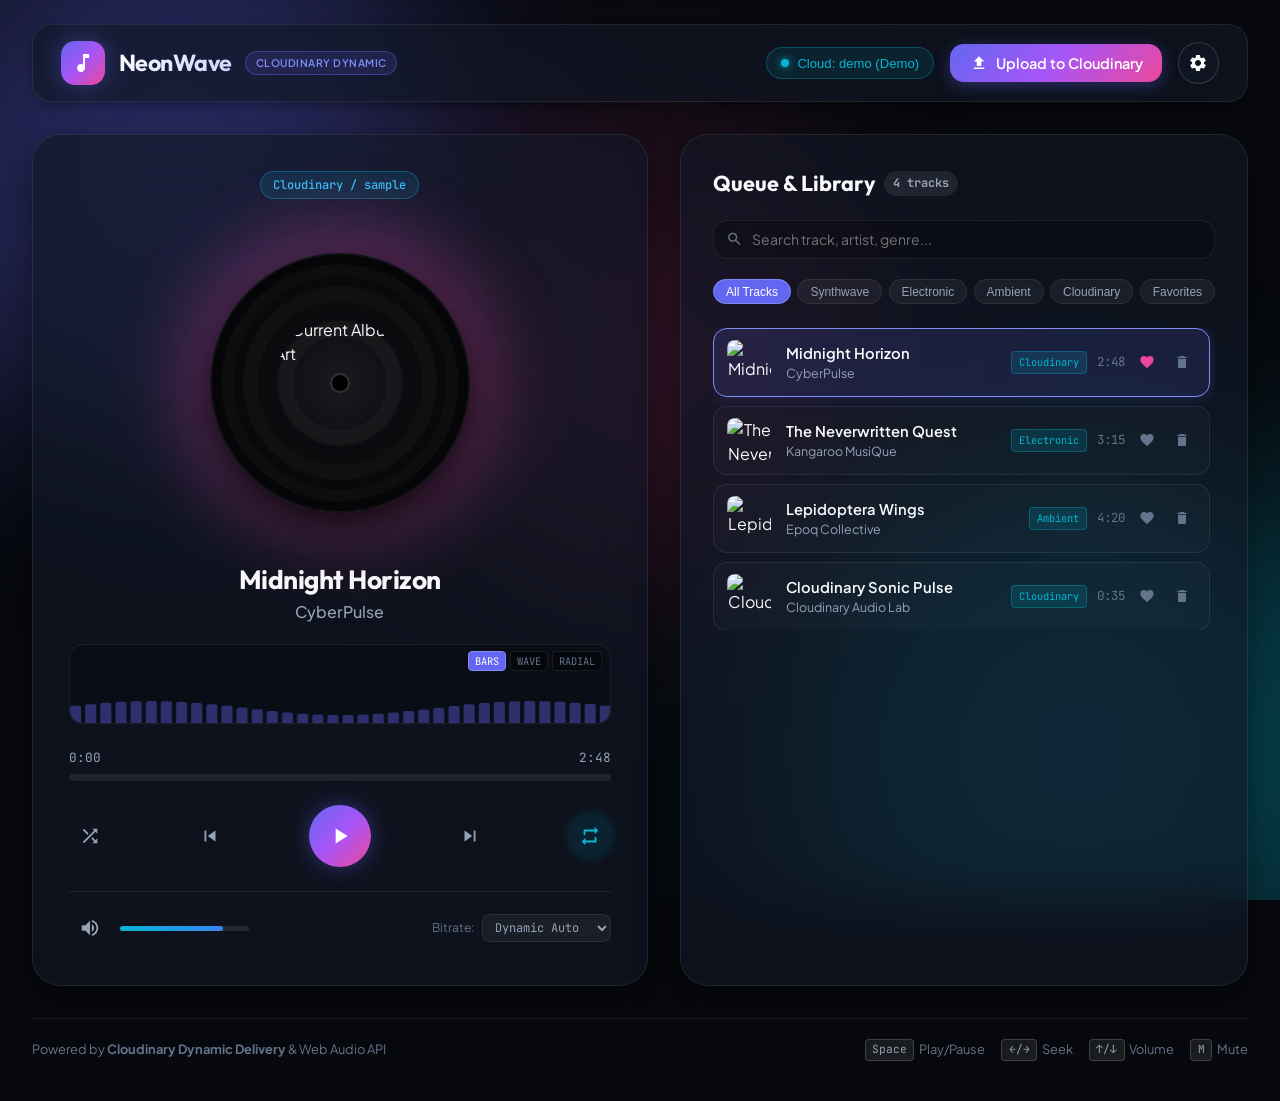
==== index.html @ cc64b390 "Initial commit: NeonWave Dynamic Cloudinary Music Player with real-time visualizer" ====
<!DOCTYPE html>
<html lang="en">
<head>
  <meta charset="UTF-8">
  <meta name="viewport" content="width=device-width, initial-scale=1.0">
  <title>NeonWave - Dynamic Cloudinary Music Player</title>
  <meta name="description" content="A state-of-the-art dynamic music player powered by Cloudinary audio transformations, real-time audio visualizer, and direct media uploads.">
  
  <!-- Google Fonts -->
  <link rel="preconnect" href="https://fonts.googleapis.com">
  <link rel="preconnect" href="https://fonts.gstatic.com" crossorigin>
  <link href="https://fonts.googleapis.com/css2?family=JetBrains+Mono:wght@400;500;600&family=Outfit:wght@400;500;600;700;800&family=Plus+Jakarta+Sans:wght@400;500;600;700&display=swap" rel="stylesheet">

  <!-- Core Stylesheet -->
  <link rel="stylesheet" href="css/style.css">
</head>
<body>

  <!-- Ambient Glowing Background Spheres -->
  <div class="ambient-bg" aria-hidden="true">
    <div class="ambient-orb orb-1"></div>
    <div class="ambient-orb orb-2"></div>
    <div class="ambient-orb orb-3"></div>
  </div>

  <!-- Main App Shell -->
  <div class="app-container">
    
    <!-- Top Navigation Header -->
    <header class="app-header">
      <div class="brand-container">
        <div class="brand-icon-wrapper">
          <svg viewBox="0 0 24 24">
            <path d="M12 3v10.55c-.59-.34-1.27-.55-2-.55-2.21 0-4 1.79-4 4s1.79 4 4 4 4-1.79 4-4V7h4V3h-6z"/>
          </svg>
        </div>
        <div>
          <h1 class="brand-title">NeonWave</h1>
        </div>
        <span class="brand-badge">Cloudinary Dynamic</span>
      </div>

      <div class="header-actions">
        <!-- Cloudinary Connection Status Pill -->
        <button id="cloudStatusPill" class="cloudinary-status-pill" title="Configure Cloudinary Cloud & Preset">
          <span class="status-indicator-dot"></span>
          <span id="cloudStatusText">Cloud: demo (Demo)</span>
        </button>

        <!-- Upload Button -->
        <button id="openUploadBtn" class="btn btn-primary">
          <svg width="18" height="18" viewBox="0 0 24 24" fill="currentColor">
            <path d="M9 16h6v-6h4l-7-7-7 7h4zm-4 2h14v2H5z"/>
          </svg>
          Upload to Cloudinary
        </button>

        <!-- Settings Gear Button -->
        <button id="openSettingsBtn" class="btn btn-secondary btn-icon-only" title="Cloudinary Settings">
          <svg width="20" height="20" viewBox="0 0 24 24" fill="currentColor">
            <path d="M19.14 12.94c.04-.3.06-.61.06-.94 0-.32-.02-.64-.07-.94l2.03-1.58c.18-.14.23-.41.12-.61l-1.92-3.32c-.12-.22-.37-.29-.59-.22l-2.39.96c-.5-.38-1.03-.7-1.62-.94l-.36-2.54c-.04-.24-.24-.41-.48-.41h-3.84c-.24 0-.43.17-.47.41l-.36 2.54c-.59.24-1.13.57-1.62.94l-2.39-.96c-.22-.08-.47 0-.59.22L2.74 8.87c-.12.21-.08.47.12.61l2.03 1.58c-.05.3-.09.63-.09.94s.02.64.07.94l-2.03 1.58c-.18.14-.23.41-.12.61l1.92 3.32c.12.22.37.29.59.22l2.39-.96c.5.38 1.03.7 1.62.94l.36 2.54c.05.24.24.41.48.41h3.84c.24 0 .44-.17.47-.41l.36-2.54c.59-.24 1.13-.56 1.62-.94l2.39.96c.22.08.47 0 .59-.22l1.92-3.32c.12-.22.07-.47-.12-.61l-2.01-1.58zM12 15.6c-1.98 0-3.6-1.62-3.6-3.6s1.62-3.6 3.6-3.6 3.6 1.62 3.6 3.6-1.62 3.6-3.6 3.6z"/>
          </svg>
        </button>
      </div>
    </header>

    <!-- Main Player & Playlist Grid -->
    <main class="main-layout">

      <!-- LEFT COLUMN: Dynamic Player -->
      <section id="playerCard" class="player-card">
        
        <!-- Top Track Cloudinary Badge -->
        <div id="trackBadge" class="cloudinary-track-badge">Cloudinary Stream</div>

        <!-- Vinyl Record & Album Art Stage -->
        <div class="visual-stage">
          <div class="vinyl-container">
            <div class="album-ambient-glow"></div>
            <div id="vinylDisc" class="vinyl-disc">
              <div class="album-art-center">
                <img id="coverImage" src="https://res.cloudinary.com/demo/image/upload/c_fill,w_500,h_500/sample.jpg" alt="Current Album Art" />
                <div class="center-spindle-hole"></div>
              </div>
            </div>
          </div>
        </div>

        <!-- Track Information -->
        <div class="track-info-section">
          <h2 id="trackTitle" class="track-title">Midnight Horizon</h2>
          <p id="trackArtist" class="track-artist">CyberPulse</p>
        </div>

        <!-- Real-Time Audio Visualizer Canvas -->
        <div class="visualizer-wrapper">
          <canvas id="visualizerCanvas"></canvas>
          <div class="visualizer-controls-bar">
            <button class="viz-mode-btn active" data-mode="bars" title="Spectrum Bars">BARS</button>
            <button class="viz-mode-btn" data-mode="wave" title="Waveform">WAVE</button>
            <button class="viz-mode-btn" data-mode="circle" title="Radial">RADIAL</button>
          </div>
        </div>

        <!-- Seek Scrubber Progress Bar -->
        <div class="progress-container">
          <div class="time-stamps">
            <span id="currentTime">0:00</span>
            <span id="totalTime">0:00</span>
          </div>
          <div id="seekTrack" class="slider-track" role="slider" aria-label="Seek Progress" tabindex="0">
            <div id="seekProgress" class="slider-progress"></div>
            <div id="seekThumb" class="slider-thumb"></div>
          </div>
        </div>

        <!-- Core Playback Controls -->
        <div class="controls-container">
          <!-- Shuffle Button -->
          <button id="shuffleBtn" class="control-btn" title="Toggle Shuffle (S)">
            <svg viewBox="0 0 24 24">
              <path d="M10.59 9.17L5.41 4 4 5.41l5.17 5.17 1.42-1.41zM14.5 4l2.04 2.04L4 18.59 5.41 20 17.96 7.46 20 9.5V4h-5.5zm.33 9.41l-1.41 1.41 3.13 3.13L14.5 20H20v-5.5l-2.04 2.04-3.13-3.13z"/>
            </svg>
          </button>

          <!-- Previous Track -->
          <button id="prevBtn" class="control-btn" title="Previous Track">
            <svg viewBox="0 0 24 24">
              <path d="M6 6h2v12H6zm3.5 6l8.5 6V6z"/>
            </svg>
          </button>

          <!-- Play / Pause Main Button -->
          <button id="playPauseBtn" class="play-pause-btn" title="Play / Pause (Space)">
            <svg id="playIcon" viewBox="0 0 24 24">
              <path d="M8 5v14l11-7z"/>
            </svg>
            <svg id="pauseIcon" viewBox="0 0 24 24" style="display: none;">
              <path d="M6 19h4V5H6v14zm8-14v14h4V5h-4z"/>
            </svg>
          </button>

          <!-- Next Track -->
          <button id="nextBtn" class="control-btn" title="Next Track">
            <svg viewBox="0 0 24 24">
              <path d="M6 18l8.5-6L6 6v12zM16 6v12h2V6h-2z"/>
            </svg>
          </button>

          <!-- Repeat Mode Button -->
          <button id="repeatBtn" class="control-btn active" title="Toggle Repeat (L)">
            <svg viewBox="0 0 24 24">
              <path d="M7 7h10v3l4-4-4-4v3H5v6h2V7zm10 10H7v-3l-4 4 4 4v-3h12v-6h-2v4z"/>
            </svg>
          </button>
        </div>

        <!-- Volume & Dynamic Cloudinary Quality Controls -->
        <div class="bottom-extras">
          <!-- Volume Bar -->
          <div class="volume-wrapper">
            <button id="muteBtn" class="control-btn" title="Mute (M)">
              <svg viewBox="0 0 24 24">
                <path d="M3 9v6h4l5 5V4L7 9H3zm13.5 3c0-1.77-1.02-3.29-2.5-4.03v8.05c1.48-.73 2.5-2.25 2.5-4.02zM14 3.23v2.06c2.89.86 5 3.54 5 6.71s-2.11 5.85-5 6.71v2.06c4.01-.91 7-4.49 7-8.77s-2.99-7.86-7-8.77z"/>
              </svg>
            </button>
            <div id="volumeTrack" class="volume-track" role="slider" aria-label="Volume Slider" tabindex="0">
              <div id="volumeProgress" class="volume-progress"></div>
            </div>
          </div>

          <!-- Dynamic Bitrate Selector -->
          <div class="audio-settings-quick">
            <span style="font-size: 0.75rem; color: var(--text-subtle);">Bitrate:</span>
            <select id="qualitySelect" class="quality-badge-select" title="Cloudinary Dynamic Audio Bitrate">
              <option value="auto">Dynamic Auto</option>
              <option value="128k">128 kbps</option>
              <option value="192k">192 kbps</option>
              <option value="320k">320 kbps (HQ)</option>
            </select>
          </div>
        </div>

      </section>

      <!-- RIGHT COLUMN: Playlist & Cloud Hub -->
      <section class="library-card">
        
        <!-- Library Header -->
        <div class="library-header">
          <div class="library-title-group">
            <h2>
              <span>Queue &amp; Library</span>
              <span id="trackCountBadge" class="track-count-badge">4 tracks</span>
            </h2>
          </div>
        </div>

        <!-- Search Bar -->
        <div class="search-filter-box">
          <div class="search-input-wrapper">
            <svg viewBox="0 0 24 24">
              <path d="M15.5 14h-.79l-.28-.27C15.41 12.59 16 11.11 16 9.5 16 5.91 13.09 3 9.5 3S3 5.91 3 9.5 5.91 16 9.5 16c1.61 0 3.09-.59 4.23-1.57l.27.28v.79l5 4.99L20.49 19l-4.99-5zm-6 0C7.01 14 5 11.99 5 9.5S7.01 5 9.5 5 14 7.01 14 9.5 11.99 14 9.5 14z"/>
            </svg>
            <input type="text" id="searchInput" class="search-input" placeholder="Search track, artist, genre..." />
          </div>
        </div>

        <!-- Genre Filter Pills -->
        <div class="filter-pills">
          <button class="filter-pill active" data-genre="all">All Tracks</button>
          <button class="filter-pill" data-genre="synthwave">Synthwave</button>
          <button class="filter-pill" data-genre="electronic">Electronic</button>
          <button class="filter-pill" data-genre="ambient">Ambient</button>
          <button class="filter-pill" data-genre="cloudinary">Cloudinary</button>
          <button class="filter-pill" data-genre="favorites">Favorites</button>
        </div>

        <!-- Scrollable Tracks Container -->
        <div id="playlistTracks" class="playlist-tracks">
          <!-- Dynamic Track Cards Rendered Here -->
        </div>

      </section>

    </main>

    <!-- Footer with Keyboard Shortcuts -->
    <footer class="app-footer">
      <div>Powered by <strong>Cloudinary Dynamic Delivery</strong> &amp; Web Audio API</div>
      <div class="shortcuts-hint">
        <span class="shortcut-chip"><span class="kbd-key">Space</span> Play/Pause</span>
        <span class="shortcut-chip"><span class="kbd-key">&larr;/&rarr;</span> Seek</span>
        <span class="shortcut-chip"><span class="kbd-key">&uarr;/&darr;</span> Volume</span>
        <span class="shortcut-chip"><span class="kbd-key">M</span> Mute</span>
      </div>
    </footer>

  </div>

  <!-- ==========================================================================
       MODAL 1: CLOUDINARY UPLOAD MODAL
       ========================================================================== -->
  <div id="uploadModal" class="modal-overlay" role="dialog" aria-modal="true" aria-labelledby="uploadModalTitle">
    <div class="modal-box">
      <div class="modal-header">
        <h3 id="uploadModalTitle">
          <svg width="24" height="24" viewBox="0 0 24 24" fill="#6366f1">
            <path d="M19.35 10.04C18.67 6.59 15.64 4 12 4 9.11 4 6.6 5.64 5.35 8.04 2.34 8.36 0 10.91 0 14c0 3.31 2.69 6 6 6h13c2.76 0 5-2.24 5-5 0-2.64-2.05-4.78-4.65-4.96zM14 13v4h-4v-4H7l5-5 5 5h-3z"/>
          </svg>
          Add Tracks to Cloudinary
        </h3>
        <button id="closeUploadModalBtn" class="modal-close-btn" title="Close">
          <svg viewBox="0 0 24 24"><path d="M19 6.41L17.59 5 12 10.59 6.41 5 5 6.41 10.59 12 5 17.59 6.41 19 12 13.41 17.59 19 19 17.59 13.41 12z"/></svg>
        </button>
      </div>

      <!-- Upload Tabs -->
      <div class="modal-tabs">
        <button id="tabUploadFile" class="modal-tab-btn active">Direct Cloudinary Upload</button>
        <button id="tabUploadUrl" class="modal-tab-btn">Import Cloudinary URL / Public ID</button>
      </div>

      <!-- TAB 1: Direct File Upload to Cloudinary -->
      <div id="fileUploadSection">
        
        <!-- Audio Dropzone -->
        <div class="form-group">
          <label class="form-label">1. Audio File (.mp3, .wav, .m4a, .ogg, .flac)</label>
          <div id="audioDropzone" class="upload-dropzone">
            <div class="dropzone-icon">
              <svg viewBox="0 0 24 24"><path d="M12 3v10.55c-.59-.34-1.27-.55-2-.55-2.21 0-4 1.79-4 4s1.79 4 4 4 4-1.79 4-4V7h4V3h-6z"/></svg>
            </div>
            <div class="dropzone-title">Drag &amp; drop audio file here or browse</div>
            <div class="dropzone-desc">Audio will upload directly to your Cloudinary storage</div>
            <span id="audioFilePill" class="file-selected-pill">
              <svg width="14" height="14" viewBox="0 0 24 24" fill="currentColor"><path d="M9 16.17L4.83 12l-1.42 1.41L9 19 21 7l-1.41-1.41z"/></svg>
              <span id="audioFileName">Selected audio</span>
            </span>
          </div>
          <input type="file" id="audioFileInput" accept="audio/*" style="display: none;" />
        </div>

        <!-- Album Cover Dropzone -->
        <div class="form-group">
          <label class="form-label">2. Cover Artwork (Optional image)</label>
          <div id="coverDropzone" class="upload-dropzone" style="padding: 1rem;">
            <div class="dropzone-title" style="font-size: 0.88rem;">Drop album cover image or click to select</div>
            <span id="coverFilePill" class="file-selected-pill">
              <svg width="14" height="14" viewBox="0 0 24 24" fill="currentColor"><path d="M9 16.17L4.83 12l-1.42 1.41L9 19 21 7l-1.41-1.41z"/></svg>
              <span id="coverFileName">Selected cover</span>
            </span>
          </div>
          <input type="file" id="coverFileInput" accept="image/*" style="display: none;" />
        </div>

        <!-- Track Metadata Fields -->
        <div class="form-group">
          <label class="form-label" for="newTrackTitle">Track Title</label>
          <input type="text" id="newTrackTitle" class="form-input" placeholder="e.g. Starlight Drive" />
        </div>

        <div style="display: grid; grid-template-columns: 1fr 1fr; gap: 1rem;">
          <div class="form-group">
            <label class="form-label" for="newTrackArtist">Artist</label>
            <input type="text" id="newTrackArtist" class="form-input" placeholder="e.g. Nova Eclipse" />
          </div>
          <div class="form-group">
            <label class="form-label" for="newTrackGenre">Genre</label>
            <input type="text" id="newTrackGenre" class="form-input" placeholder="e.g. Synthwave" value="Synthwave" />
          </div>
        </div>

        <!-- Upload Progress Indicator -->
        <div id="uploadProgressContainer" class="upload-progress-container">
          <div class="upload-progress-header">
            <span id="uploadProgressText">Uploading to Cloudinary... 0%</span>
          </div>
          <div class="upload-progress-bar-bg">
            <div id="uploadProgressFill" class="upload-progress-fill"></div>
          </div>
        </div>

        <div style="margin-top: 1.5rem; display: flex; justify-content: flex-end; gap: 0.75rem;">
          <button id="submitUploadBtn" class="btn btn-primary" style="width: 100%; justify-content: center;">
            Upload &amp; Add to Playlist
          </button>
        </div>
      </div>

      <!-- TAB 2: Quick URL Importer -->
      <div id="urlUploadSection" style="display: none;">
        <div class="form-group">
          <label class="form-label" for="urlTrackAudio">Cloudinary Audio URL or Stream Link *</label>
          <input type="url" id="urlTrackAudio" class="form-input" placeholder="https://res.cloudinary.com/.../video/upload/my_track.mp3" />
          <p class="form-hint">Paste any Cloudinary audio stream link or hosted mp3/audio file</p>
        </div>

        <div class="form-group">
          <label class="form-label" for="urlTrackCover">Album Cover Image URL (Optional)</label>
          <input type="url" id="urlTrackCover" class="form-input" placeholder="https://res.cloudinary.com/.../image/upload/cover.jpg" />
        </div>

        <div class="form-group">
          <label class="form-label" for="urlTrackTitle">Track Title</label>
          <input type="text" id="urlTrackTitle" class="form-input" placeholder="e.g. Neon Horizon" />
        </div>

        <div style="display: grid; grid-template-columns: 1fr 1fr; gap: 1rem;">
          <div class="form-group">
            <label class="form-label" for="urlTrackArtist">Artist</label>
            <input type="text" id="urlTrackArtist" class="form-input" placeholder="e.g. Synth Pulse" />
          </div>
          <div class="form-group">
            <label class="form-label" for="urlTrackGenre">Genre</label>
            <input type="text" id="urlTrackGenre" class="form-input" placeholder="e.g. Electronic" value="Cloudinary" />
          </div>
        </div>

        <div style="margin-top: 1.5rem;">
          <button id="submitUrlBtn" class="btn btn-primary" style="width: 100%; justify-content: center;">
            Add to Playlist
          </button>
        </div>
      </div>

    </div>
  </div>

  <!-- ==========================================================================
       MODAL 2: CLOUDINARY SETTINGS MODAL
       ========================================================================== -->
  <div id="settingsModal" class="modal-overlay" role="dialog" aria-modal="true" aria-labelledby="settingsModalTitle">
    <div class="modal-box">
      <div class="modal-header">
        <h3 id="settingsModalTitle">
          <svg width="22" height="22" viewBox="0 0 24 24" fill="#06b6d4">
            <path d="M19.14 12.94c.04-.3.06-.61.06-.94 0-.32-.02-.64-.07-.94l2.03-1.58c.18-.14.23-.41.12-.61l-1.92-3.32c-.12-.22-.37-.29-.59-.22l-2.39.96c-.5-.38-1.03-.7-1.62-.94l-.36-2.54c-.04-.24-.24-.41-.48-.41h-3.84c-.24 0-.43.17-.47.41l-.36 2.54c-.59.24-1.13.57-1.62.94l-2.39-.96c-.22-.08-.47 0-.59.22L2.74 8.87c-.12.21-.08.47.12.61l2.03 1.58c-.05.3-.09.63-.09.94s.02.64.07.94l-2.03 1.58c-.18.14-.23.41-.12.61l1.92 3.32c.12.22.37.29.59.22l2.39-.96c.5.38 1.03.7 1.62.94l.36 2.54c.05.24.24.41.48.41h3.84c.24 0 .44-.17.47-.41l.36-2.54c.59-.24 1.13-.56 1.62-.94l2.39.96c.22.08.47 0 .59-.22l1.92-3.32c.12-.22.07-.47-.12-.61l-2.01-1.58zM12 15.6c-1.98 0-3.6-1.62-3.6-3.6s1.62-3.6 3.6-3.6 3.6 1.62 3.6 3.6-1.62 3.6-3.6 3.6z"/>
          </svg>
          Cloudinary Cloud Configuration
        </h3>
        <button id="closeSettingsModalBtn" class="modal-close-btn" title="Close">
          <svg viewBox="0 0 24 24"><path d="M19 6.41L17.59 5 12 10.59 6.41 5 5 6.41 10.59 12 5 17.59 6.41 19 12 13.41 17.59 19 19 17.59 13.41 12z"/></svg>
        </button>
      </div>

      <div class="form-group">
        <label class="form-label" for="settingsCloudName">Cloudinary Cloud Name</label>
        <input type="text" id="settingsCloudName" class="form-input" placeholder="e.g. demo or your_cloud_name" />
        <p class="form-hint">Default is "demo". Enter your own Cloudinary cloud name to connect your account.</p>
      </div>

      <div class="form-group">
        <label class="form-label" for="settingsUploadPreset">Unsigned Upload Preset</label>
        <input type="text" id="settingsUploadPreset" class="form-input" placeholder="e.g. my_music_preset" />
        <p class="form-hint">Required for direct browser file uploads. Created in Cloudinary Console &rarr; Settings &rarr; Upload &rarr; Add Upload Preset (Signing Mode: Unsigned).</p>
      </div>

      <div class="form-group">
        <label class="form-label" for="settingsAudioQuality">Default Dynamic Bitrate</label>
        <select id="settingsAudioQuality" class="form-input">
          <option value="auto">Dynamic Auto Optimization</option>
          <option value="128k">128 kbps (Data Saver)</option>
          <option value="192k">192 kbps (Standard High Quality)</option>
          <option value="320k">320 kbps (Maximum Fidelity)</option>
        </select>
        <p class="form-hint">Cloudinary on-the-fly audio transformation applied to media streams.</p>
      </div>

      <div style="display: flex; gap: 0.75rem; margin-top: 1.75rem;">
        <button id="resetDemoTracksBtn" class="btn btn-secondary" style="flex: 1; justify-content: center;">
          Reset Library
        </button>
        <button id="saveSettingsBtn" class="btn btn-primary" style="flex: 1; justify-content: center;">
          Save Settings
        </button>
      </div>
    </div>
  </div>

  <!-- Toast Notification Container -->
  <div id="toastContainer" class="toast-container" aria-live="polite"></div>

  <!-- Application Module Script -->
  <script type="module" src="js/app.js"></script>
</body>
</html>
---- css/style.css ----
/* ==========================================================================
   NEONWAVE - DYNAMIC CLOUDINARY MUSIC PLAYER DESIGN SYSTEM
   Modern Glassmorphism, Ambient Lighting & Responsive Layout
   ========================================================================== */

:root {
  /* Color Palette */
  --bg-primary: #07090e;
  --bg-secondary: #0e121b;
  --bg-tertiary: #161b26;
  
  --surface-glass: rgba(18, 24, 38, 0.65);
  --surface-glass-hover: rgba(26, 34, 52, 0.75);
  --surface-glass-active: rgba(35, 46, 70, 0.85);
  --surface-card: rgba(14, 18, 28, 0.7);
  --surface-modal: rgba(11, 15, 23, 0.88);

  --border-glass: rgba(255, 255, 255, 0.08);
  --border-glass-bright: rgba(255, 255, 255, 0.16);
  --border-neon: rgba(99, 102, 241, 0.4);

  /* Brand / Accent Gradients */
  --accent-primary: #6366f1; /* Indigo */
  --accent-primary-light: #818cf8;
  --accent-secondary: #06b6d4; /* Cyan */
  --accent-pink: #ec4899; /* Magenta */
  --accent-purple: #a855f7; /* Purple */
  --accent-success: #10b981;
  --accent-warning: #f59e0b;
  --accent-danger: #ef4444;

  --gradient-brand: linear-gradient(135deg, #6366f1 0%, #a855f7 50%, #ec4899 100%);
  --gradient-cyan-blue: linear-gradient(135deg, #06b6d4 0%, #3b82f6 100%);
  --gradient-glow: radial-gradient(circle at center, rgba(99, 102, 241, 0.25) 0%, rgba(6, 182, 212, 0.1) 45%, transparent 70%);

  /* Typography */
  --text-main: #f8fafc;
  --text-muted: #94a3b8;
  --text-subtle: #64748b;
  --font-display: 'Outfit', -apple-system, BlinkMacSystemFont, 'Segoe UI', Roboto, sans-serif;
  --font-body: 'Plus Jakarta Sans', -apple-system, BlinkMacSystemFont, 'Segoe UI', Roboto, sans-serif;
  --font-mono: 'JetBrains Mono', monospace;

  /* Shadows & Glows */
  --glow-primary: 0 0 25px rgba(99, 102, 241, 0.4);
  --glow-cyan: 0 0 25px rgba(6, 182, 212, 0.4);
  --glow-pink: 0 0 25px rgba(236, 72, 153, 0.4);
  --shadow-lg: 0 16px 40px rgba(0, 0, 0, 0.55);
  --shadow-sm: 0 4px 12px rgba(0, 0, 0, 0.3);

  /* Radius */
  --radius-sm: 8px;
  --radius-md: 14px;
  --radius-lg: 20px;
  --radius-xl: 28px;
  --radius-full: 9999px;

  /* Transitions */
  --transition-fast: 0.15s cubic-bezier(0.4, 0, 0.2, 1);
  --transition-normal: 0.25s cubic-bezier(0.4, 0, 0.2, 1);
  --transition-bounce: 0.4s cubic-bezier(0.34, 1.56, 0.64, 1);
}

/* ==========================================================================
   RESET & BASE STYLES
   ========================================================================== */
*, *::before, *::after {
  box-sizing: border-box;
  margin: 0;
  padding: 0;
}

body {
  font-family: var(--font-body);
  background-color: var(--bg-primary);
  color: var(--text-main);
  min-height: 100vh;
  overflow-x: hidden;
  position: relative;
  line-height: 1.5;
  -webkit-font-smoothing: antialiased;
}

/* Ambient Background Light Spheres */
.ambient-bg {
  position: fixed;
  inset: 0;
  pointer-events: none;
  z-index: 0;
  overflow: hidden;
}

.ambient-orb {
  position: absolute;
  border-radius: 50%;
  filter: blur(100px);
  opacity: 0.35;
  transition: all 1s ease;
}

.orb-1 {
  width: 550px;
  height: 550px;
  background: var(--accent-primary);
  top: -100px;
  left: -100px;
  animation: floatOrb 20s ease-in-out infinite alternate;
}

.orb-2 {
  width: 600px;
  height: 600px;
  background: var(--accent-secondary);
  bottom: -150px;
  right: -100px;
  animation: floatOrb 25s ease-in-out infinite alternate-reverse;
}

.orb-3 {
  width: 450px;
  height: 450px;
  background: var(--accent-pink);
  top: 40%;
  left: 50%;
  transform: translate(-50%, -50%);
  animation: floatOrb 18s ease-in-out infinite alternate;
  opacity: 0.2;
}

@keyframes floatOrb {
  0% { transform: translate(0, 0) scale(1); }
  50% { transform: translate(60px, 40px) scale(1.1); }
  100% { transform: translate(-40px, 80px) scale(0.95); }
}

/* App Wrapper */
.app-container {
  position: relative;
  z-index: 1;
  max-width: 1440px;
  margin: 0 auto;
  min-height: 100vh;
  display: flex;
  flex-direction: column;
  padding: 1.5rem 2rem 2.5rem;
}

/* ==========================================================================
   HEADER
   ========================================================================== */
.app-header {
  display: flex;
  align-items: center;
  justify-content: space-between;
  margin-bottom: 2rem;
  padding: 1rem 1.75rem;
  background: var(--surface-glass);
  backdrop-filter: blur(20px);
  -webkit-backdrop-filter: blur(20px);
  border: 1px solid var(--border-glass);
  border-radius: var(--radius-lg);
  box-shadow: var(--shadow-sm);
}

.brand-container {
  display: flex;
  align-items: center;
  gap: 0.85rem;
}

.brand-icon-wrapper {
  width: 44px;
  height: 44px;
  border-radius: var(--radius-md);
  background: var(--gradient-brand);
  display: flex;
  align-items: center;
  justify-content: center;
  box-shadow: var(--glow-primary);
}

.brand-icon-wrapper svg {
  width: 24px;
  height: 24px;
  fill: #fff;
}

.brand-title {
  font-family: var(--font-display);
  font-size: 1.45rem;
  font-weight: 700;
  letter-spacing: -0.5px;
  background: linear-gradient(135deg, #ffffff 0%, #c7d2fe 100%);
  -webkit-background-clip: text;
  -webkit-text-fill-color: transparent;
}

.brand-badge {
  font-size: 0.65rem;
  font-weight: 600;
  padding: 0.2rem 0.6rem;
  border-radius: var(--radius-full);
  background: rgba(99, 102, 241, 0.15);
  color: var(--accent-primary-light);
  border: 1px solid var(--border-neon);
  text-transform: uppercase;
  letter-spacing: 0.5px;
}

.header-actions {
  display: flex;
  align-items: center;
  gap: 1rem;
}

.cloudinary-status-pill {
  display: flex;
  align-items: center;
  gap: 0.5rem;
  padding: 0.45rem 0.9rem;
  border-radius: var(--radius-full);
  background: rgba(6, 182, 212, 0.1);
  border: 1px solid rgba(6, 182, 212, 0.3);
  font-size: 0.82rem;
  color: var(--accent-secondary);
  font-weight: 500;
  cursor: pointer;
  transition: var(--transition-fast);
}

.cloudinary-status-pill:hover {
  background: rgba(6, 182, 212, 0.2);
  box-shadow: var(--glow-cyan);
}

.status-indicator-dot {
  width: 8px;
  height: 8px;
  border-radius: 50%;
  background-color: var(--accent-secondary);
  box-shadow: 0 0 8px var(--accent-secondary);
  animation: pulseDot 2s infinite;
}

@keyframes pulseDot {
  0%, 100% { transform: scale(1); opacity: 1; }
  50% { transform: scale(1.3); opacity: 0.7; }
}

/* ==========================================================================
   BUTTONS
   ========================================================================== */
.btn {
  display: inline-flex;
  align-items: center;
  gap: 0.5rem;
  padding: 0.6rem 1.2rem;
  border-radius: var(--radius-md);
  font-size: 0.9rem;
  font-weight: 600;
  cursor: pointer;
  border: none;
  font-family: var(--font-body);
  transition: var(--transition-normal);
  text-decoration: none;
  white-space: nowrap;
}

.btn-primary {
  background: var(--gradient-brand);
  color: #ffffff;
  box-shadow: 0 4px 15px rgba(99, 102, 241, 0.35);
}

.btn-primary:hover {
  transform: translateY(-2px);
  box-shadow: 0 8px 25px rgba(99, 102, 241, 0.55);
}

.btn-secondary {
  background: var(--surface-glass);
  color: var(--text-main);
  border: 1px solid var(--border-glass-bright);
}

.btn-secondary:hover {
  background: var(--surface-glass-hover);
  border-color: rgba(255, 255, 255, 0.3);
  transform: translateY(-1px);
}

.btn-icon-only {
  padding: 0.6rem;
  border-radius: var(--radius-full);
}

/* ==========================================================================
   MAIN LAYOUT GRID (PLAYER & PLAYLIST)
   ========================================================================== */
.main-layout {
  display: grid;
  grid-template-columns: 1.15fr 0.85fr;
  gap: 2rem;
  flex: 1;
}

@media (max-width: 1080px) {
  .main-layout {
    grid-template-columns: 1fr;
  }
}

/* ==========================================================================
   PLAYER SECTION (LEFT COLUMN)
   ========================================================================== */
.player-card {
  background: var(--surface-glass);
  backdrop-filter: blur(28px);
  -webkit-backdrop-filter: blur(28px);
  border: 1px solid var(--border-glass);
  border-radius: var(--radius-xl);
  padding: 2.25rem;
  box-shadow: var(--shadow-lg);
  display: flex;
  flex-direction: column;
  justify-content: space-between;
  position: relative;
  overflow: hidden;
}

/* Vinyl Stage & Cover Art */
.visual-stage {
  position: relative;
  display: flex;
  justify-content: center;
  align-items: center;
  padding: 2rem 0 1.5rem;
}

.vinyl-container {
  position: relative;
  width: 280px;
  height: 280px;
  display: flex;
  align-items: center;
  justify-content: center;
}

/* Ambient Backlight for Album */
.album-ambient-glow {
  position: absolute;
  inset: -15px;
  border-radius: 50%;
  background: radial-gradient(circle, var(--accent-primary) 0%, var(--accent-pink) 60%, transparent 80%);
  filter: blur(40px);
  opacity: 0.45;
  transition: opacity 0.5s ease, transform 0.5s ease;
  z-index: 0;
}

.is-playing .album-ambient-glow {
  opacity: 0.75;
  transform: scale(1.08);
}

/* Vinyl Disc */
.vinyl-disc {
  position: absolute;
  width: 260px;
  height: 260px;
  border-radius: 50%;
  background: radial-gradient(circle, #1a1a1e 0%, #0d0d11 40%, #050508 70%, #15151b 95%, #2a2a35 100%);
  box-shadow: 0 12px 35px rgba(0, 0, 0, 0.8), inset 0 0 0 2px rgba(255, 255, 255, 0.05);
  display: flex;
  align-items: center;
  justify-content: center;
  z-index: 1;
  transition: transform 0.5s ease;
}

/* Vinyl Grooves texture */
.vinyl-disc::before {
  content: '';
  position: absolute;
  inset: 12px;
  border-radius: 50%;
  border: 1px dashed rgba(255, 255, 255, 0.08);
  box-shadow: 
    inset 0 0 0 10px rgba(255, 255, 255, 0.02),
    inset 0 0 0 20px rgba(0, 0, 0, 0.4),
    inset 0 0 0 35px rgba(255, 255, 255, 0.02),
    inset 0 0 0 55px rgba(0, 0, 0, 0.4),
    inset 0 0 0 70px rgba(255, 255, 255, 0.03);
  pointer-events: none;
}

.vinyl-disc.spin {
  animation: spinVinyl 14s linear infinite;
}

.vinyl-disc.paused {
  animation-play-state: paused;
}

@keyframes spinVinyl {
  from { transform: rotate(0deg); }
  to { transform: rotate(360deg); }
}

/* Center Album Art Cover */
.album-art-center {
  width: 130px;
  height: 130px;
  border-radius: 50%;
  overflow: hidden;
  position: relative;
  z-index: 2;
  box-shadow: 0 0 0 6px #090b10, 0 4px 15px rgba(0, 0, 0, 0.6);
}

.album-art-center img {
  width: 100%;
  height: 100%;
  object-fit: cover;
  display: block;
}

.center-spindle-hole {
  position: absolute;
  width: 20px;
  height: 20px;
  background: #000;
  border: 2px solid rgba(255, 255, 255, 0.2);
  border-radius: 50%;
  top: 50%;
  left: 50%;
  transform: translate(-50%, -50%);
  z-index: 3;
}

/* Dynamic Cloudinary Transformation Badge */
.cloudinary-track-badge {
  display: inline-flex;
  align-items: center;
  gap: 0.4rem;
  background: rgba(6, 182, 212, 0.12);
  border: 1px solid rgba(6, 182, 212, 0.35);
  color: #38bdf8;
  padding: 0.25rem 0.75rem;
  border-radius: var(--radius-full);
  font-size: 0.75rem;
  font-family: var(--font-mono);
  font-weight: 500;
  margin-bottom: 0.75rem;
  align-self: center;
}

/* Track Metadata Info */
.track-info-section {
  text-align: center;
  margin: 1rem 0 1.25rem;
}

.track-title {
  font-family: var(--font-display);
  font-size: 1.65rem;
  font-weight: 700;
  color: var(--text-main);
  letter-spacing: -0.5px;
  margin-bottom: 0.25rem;
  line-height: 1.25;
}

.track-artist {
  font-size: 1rem;
  color: var(--text-muted);
  font-weight: 500;
}

/* Visualizer Container */
.visualizer-wrapper {
  position: relative;
  width: 100%;
  height: 80px;
  background: rgba(0, 0, 0, 0.25);
  border-radius: var(--radius-md);
  border: 1px solid var(--border-glass);
  overflow: hidden;
  margin-bottom: 1.5rem;
}

#visualizerCanvas {
  width: 100%;
  height: 100%;
  display: block;
}

.visualizer-controls-bar {
  position: absolute;
  top: 6px;
  right: 8px;
  display: flex;
  gap: 4px;
}

.viz-mode-btn {
  background: rgba(0, 0, 0, 0.4);
  border: 1px solid var(--border-glass);
  color: var(--text-subtle);
  font-size: 0.65rem;
  font-family: var(--font-mono);
  padding: 2px 6px;
  border-radius: 4px;
  cursor: pointer;
  transition: var(--transition-fast);
}

.viz-mode-btn.active, .viz-mode-btn:hover {
  background: var(--accent-primary);
  color: #fff;
  border-color: var(--accent-primary-light);
}

/* Scrubbing Progress Bar */
.progress-container {
  display: flex;
  flex-direction: column;
  gap: 0.4rem;
  margin-bottom: 1.5rem;
}

.time-stamps {
  display: flex;
  justify-content: space-between;
  font-size: 0.8rem;
  font-family: var(--font-mono);
  color: var(--text-muted);
}

.slider-track {
  position: relative;
  width: 100%;
  height: 7px;
  background: rgba(255, 255, 255, 0.08);
  border-radius: var(--radius-full);
  cursor: pointer;
  outline: none;
  display: flex;
  align-items: center;
}

.slider-progress {
  position: absolute;
  left: 0;
  top: 0;
  height: 100%;
  background: var(--gradient-brand);
  border-radius: var(--radius-full);
  pointer-events: none;
  box-shadow: 0 0 10px rgba(99, 102, 241, 0.6);
  width: 0%;
}

.slider-thumb {
  position: absolute;
  top: 50%;
  left: 0%;
  transform: translate(-50%, -50%);
  width: 14px;
  height: 14px;
  background: #ffffff;
  border: 2px solid var(--accent-primary);
  border-radius: 50%;
  box-shadow: 0 0 10px rgba(255, 255, 255, 0.8), 0 0 15px var(--accent-primary);
  opacity: 0;
  transition: opacity 0.15s ease, transform 0.15s ease;
  pointer-events: none;
}

.slider-track:hover .slider-thumb,
.slider-track:active .slider-thumb {
  opacity: 1;
  transform: translate(-50%, -50%) scale(1.2);
}

/* Player Controls Section */
.controls-container {
  display: flex;
  align-items: center;
  justify-content: space-between;
  margin-bottom: 1.5rem;
}

.control-btn {
  background: transparent;
  border: none;
  color: var(--text-muted);
  cursor: pointer;
  padding: 0.6rem;
  border-radius: var(--radius-full);
  display: flex;
  align-items: center;
  justify-content: center;
  transition: var(--transition-fast);
}

.control-btn svg {
  width: 22px;
  height: 22px;
  fill: currentColor;
}

.control-btn:hover {
  color: var(--text-main);
  background: rgba(255, 255, 255, 0.05);
}

.control-btn.active {
  color: var(--accent-secondary);
  background: rgba(6, 182, 212, 0.1);
  box-shadow: 0 0 12px rgba(6, 182, 212, 0.25);
}

.play-pause-btn {
  width: 62px;
  height: 62px;
  border-radius: 50%;
  background: var(--gradient-brand);
  color: #ffffff;
  display: flex;
  align-items: center;
  justify-content: center;
  cursor: pointer;
  box-shadow: var(--glow-primary);
  border: none;
  transition: var(--transition-bounce);
}

.play-pause-btn:hover {
  transform: scale(1.08);
  box-shadow: 0 0 30px rgba(99, 102, 241, 0.65);
}

.play-pause-btn:active {
  transform: scale(0.96);
}

.play-pause-btn svg {
  width: 26px;
  height: 26px;
  fill: #fff;
}

/* Volume Control & Extras */
.bottom-extras {
  display: flex;
  align-items: center;
  justify-content: space-between;
  padding-top: 1rem;
  border-top: 1px solid var(--border-glass);
}

.volume-wrapper {
  display: flex;
  align-items: center;
  gap: 0.6rem;
  flex: 0 1 180px;
}

.volume-track {
  position: relative;
  width: 100%;
  height: 5px;
  background: rgba(255, 255, 255, 0.1);
  border-radius: var(--radius-full);
  cursor: pointer;
  display: flex;
  align-items: center;
}

.volume-progress {
  position: absolute;
  left: 0;
  top: 0;
  height: 100%;
  background: var(--gradient-cyan-blue);
  border-radius: var(--radius-full);
  pointer-events: none;
  width: 80%;
}

.audio-settings-quick {
  display: flex;
  align-items: center;
  gap: 0.5rem;
}

.quality-badge-select {
  background: rgba(255, 255, 255, 0.05);
  border: 1px solid var(--border-glass);
  color: var(--text-muted);
  font-size: 0.75rem;
  font-family: var(--font-mono);
  padding: 0.25rem 0.5rem;
  border-radius: var(--radius-sm);
  outline: none;
  cursor: pointer;
}

.quality-badge-select:hover {
  border-color: var(--accent-secondary);
  color: var(--text-main);
}

/* ==========================================================================
   PLAYLIST & CLOUDINARY HUB (RIGHT COLUMN)
   ========================================================================== */
.library-card {
  background: var(--surface-glass);
  backdrop-filter: blur(28px);
  -webkit-backdrop-filter: blur(28px);
  border: 1px solid var(--border-glass);
  border-radius: var(--radius-xl);
  padding: 2rem;
  box-shadow: var(--shadow-lg);
  display: flex;
  flex-direction: column;
}

.library-header {
  display: flex;
  align-items: center;
  justify-content: space-between;
  margin-bottom: 1.25rem;
}

.library-title-group h2 {
  font-family: var(--font-display);
  font-size: 1.35rem;
  font-weight: 700;
  display: flex;
  align-items: center;
  gap: 0.5rem;
}

.track-count-badge {
  font-size: 0.75rem;
  background: rgba(255, 255, 255, 0.08);
  padding: 0.2rem 0.55rem;
  border-radius: var(--radius-full);
  color: var(--text-muted);
  font-family: var(--font-mono);
}

/* Search and Filter Row */
.search-filter-box {
  display: flex;
  gap: 0.75rem;
  margin-bottom: 1.25rem;
}

.search-input-wrapper {
  position: relative;
  flex: 1;
}

.search-input-wrapper svg {
  position: absolute;
  left: 0.85rem;
  top: 50%;
  transform: translateY(-50%);
  width: 17px;
  height: 17px;
  fill: var(--text-subtle);
  pointer-events: none;
}

.search-input {
  width: 100%;
  padding: 0.6rem 0.85rem 0.6rem 2.4rem;
  background: rgba(0, 0, 0, 0.25);
  border: 1px solid var(--border-glass);
  border-radius: var(--radius-md);
  color: var(--text-main);
  font-size: 0.875rem;
  outline: none;
  font-family: var(--font-body);
  transition: var(--transition-fast);
}

.search-input:focus {
  border-color: var(--accent-primary);
  box-shadow: 0 0 12px rgba(99, 102, 241, 0.2);
}

.filter-pills {
  display: flex;
  gap: 0.4rem;
  margin-bottom: 1.25rem;
  overflow-x: auto;
  padding-bottom: 0.25rem;
}

.filter-pill {
  background: rgba(255, 255, 255, 0.05);
  border: 1px solid var(--border-glass);
  padding: 0.3rem 0.75rem;
  border-radius: var(--radius-full);
  font-size: 0.75rem;
  color: var(--text-muted);
  cursor: pointer;
  white-space: nowrap;
  transition: var(--transition-fast);
}

.filter-pill.active, .filter-pill:hover {
  background: var(--accent-primary);
  color: #fff;
  border-color: var(--accent-primary-light);
}

/* Playlist Scroll List */
.playlist-tracks {
  display: flex;
  flex-direction: column;
  gap: 0.6rem;
  overflow-y: auto;
  max-height: 480px;
  padding-right: 0.35rem;
}

/* Custom Scrollbar */
.playlist-tracks::-webkit-scrollbar {
  width: 5px;
}
.playlist-tracks::-webkit-scrollbar-track {
  background: transparent;
}
.playlist-tracks::-webkit-scrollbar-thumb {
  background: rgba(255, 255, 255, 0.12);
  border-radius: var(--radius-full);
}
.playlist-tracks::-webkit-scrollbar-thumb:hover {
  background: rgba(255, 255, 255, 0.25);
}

/* Track Card Item */
.track-item {
  display: flex;
  align-items: center;
  gap: 0.9rem;
  padding: 0.7rem 0.85rem;
  background: rgba(255, 255, 255, 0.02);
  border: 1px solid var(--border-glass);
  border-radius: var(--radius-md);
  cursor: pointer;
  transition: var(--transition-normal);
  position: relative;
}

.track-item:hover {
  background: var(--surface-glass-hover);
  border-color: var(--border-glass-bright);
  transform: translateX(3px);
}

.track-item.is-current {
  background: rgba(99, 102, 241, 0.15);
  border-color: var(--accent-primary-light);
  box-shadow: 0 0 15px rgba(99, 102, 241, 0.25);
}

.track-index-cover {
  position: relative;
  width: 44px;
  height: 44px;
  border-radius: var(--radius-sm);
  overflow: hidden;
  flex-shrink: 0;
}

.track-index-cover img {
  width: 100%;
  height: 100%;
  object-fit: cover;
}

.playing-equalizer-bars {
  position: absolute;
  inset: 0;
  background: rgba(0, 0, 0, 0.55);
  display: none;
  align-items: center;
  justify-content: center;
  gap: 2.5px;
}

.track-item.is-current.is-playing .playing-equalizer-bars {
  display: flex;
}

.eq-bar {
  width: 3px;
  height: 12px;
  background: var(--accent-secondary);
  border-radius: 2px;
  animation: eqBounce 0.8s ease-in-out infinite alternate;
}
.eq-bar:nth-child(2) { animation-delay: 0.2s; height: 18px; }
.eq-bar:nth-child(3) { animation-delay: 0.4s; height: 14px; }

@keyframes eqBounce {
  0% { transform: scaleY(0.3); }
  100% { transform: scaleY(1.1); }
}

.track-item-meta {
  flex: 1;
  min-width: 0;
}

.track-item-title {
  font-size: 0.92rem;
  font-weight: 600;
  color: var(--text-main);
  white-space: nowrap;
  overflow: hidden;
  text-overflow: ellipsis;
}

.track-item-artist {
  font-size: 0.78rem;
  color: var(--text-muted);
  white-space: nowrap;
  overflow: hidden;
  text-overflow: ellipsis;
}

.track-item-right {
  display: flex;
  align-items: center;
  gap: 0.6rem;
  flex-shrink: 0;
}

.track-source-tag {
  font-size: 0.65rem;
  font-family: var(--font-mono);
  padding: 0.15rem 0.45rem;
  border-radius: 4px;
  background: rgba(6, 182, 212, 0.15);
  color: var(--accent-secondary);
  border: 1px solid rgba(6, 182, 212, 0.3);
}

.track-duration-text {
  font-size: 0.78rem;
  font-family: var(--font-mono);
  color: var(--text-subtle);
}

.track-item-action-btn {
  background: transparent;
  border: none;
  color: var(--text-subtle);
  cursor: pointer;
  padding: 0.3rem;
  border-radius: 50%;
  display: flex;
  align-items: center;
  justify-content: center;
  transition: var(--transition-fast);
}

.track-item-action-btn:hover {
  color: var(--accent-pink);
  transform: scale(1.15);
}

.track-item-action-btn.is-fav {
  color: var(--accent-pink);
}

.track-item-action-btn svg {
  width: 16px;
  height: 16px;
  fill: currentColor;
}

/* Empty Playlist State */
.empty-playlist-msg {
  text-align: center;
  padding: 3rem 1rem;
  color: var(--text-subtle);
  font-size: 0.9rem;
}

/* ==========================================================================
   MODAL WINDOWS (CLOUDINARY UPLOAD & SETTINGS)
   ========================================================================== */
.modal-overlay {
  position: fixed;
  inset: 0;
  background: rgba(4, 6, 12, 0.75);
  backdrop-filter: blur(12px);
  -webkit-backdrop-filter: blur(12px);
  display: flex;
  align-items: center;
  justify-content: center;
  z-index: 100;
  opacity: 0;
  pointer-events: none;
  transition: opacity 0.25s ease;
  padding: 1.5rem;
}

.modal-overlay.open {
  opacity: 1;
  pointer-events: auto;
}

.modal-box {
  background: var(--surface-modal);
  border: 1px solid var(--border-glass-bright);
  border-radius: var(--radius-xl);
  width: 100%;
  max-width: 580px;
  padding: 2.2rem;
  box-shadow: 0 25px 60px rgba(0, 0, 0, 0.8), 0 0 30px rgba(99, 102, 241, 0.2);
  transform: scale(0.92) translateY(20px);
  transition: transform 0.3s cubic-bezier(0.34, 1.56, 0.64, 1);
  position: relative;
  max-height: 90vh;
  overflow-y: auto;
}

.modal-overlay.open .modal-box {
  transform: scale(1) translateY(0);
}

.modal-header {
  display: flex;
  align-items: center;
  justify-content: space-between;
  margin-bottom: 1.5rem;
}

.modal-header h3 {
  font-family: var(--font-display);
  font-size: 1.4rem;
  font-weight: 700;
  display: flex;
  align-items: center;
  gap: 0.6rem;
}

.modal-close-btn {
  background: transparent;
  border: none;
  color: var(--text-muted);
  cursor: pointer;
  padding: 0.4rem;
  border-radius: 50%;
  display: flex;
  align-items: center;
  justify-content: center;
  transition: var(--transition-fast);
}

.modal-close-btn:hover {
  background: rgba(255, 255, 255, 0.1);
  color: var(--text-main);
}

.modal-close-btn svg {
  width: 20px;
  height: 20px;
  fill: currentColor;
}

/* Form Styles inside Modals */
.form-group {
  margin-bottom: 1.25rem;
}

.form-label {
  display: block;
  font-size: 0.82rem;
  font-weight: 600;
  color: var(--text-muted);
  margin-bottom: 0.45rem;
}

.form-input {
  width: 100%;
  padding: 0.75rem 1rem;
  background: rgba(255, 255, 255, 0.04);
  border: 1px solid var(--border-glass-bright);
  border-radius: var(--radius-md);
  color: var(--text-main);
  font-size: 0.9rem;
  font-family: var(--font-body);
  outline: none;
  transition: var(--transition-fast);
}

.form-input:focus {
  border-color: var(--accent-primary);
  box-shadow: 0 0 14px rgba(99, 102, 241, 0.3);
}

.form-hint {
  font-size: 0.75rem;
  color: var(--text-subtle);
  margin-top: 0.35rem;
}

/* Upload Dropzones */
.upload-dropzone {
  border: 2px dashed rgba(99, 102, 241, 0.35);
  border-radius: var(--radius-lg);
  padding: 1.5rem;
  text-align: center;
  background: rgba(99, 102, 241, 0.04);
  cursor: pointer;
  transition: var(--transition-normal);
  display: flex;
  flex-direction: column;
  align-items: center;
  justify-content: center;
  gap: 0.6rem;
}

.upload-dropzone:hover, .upload-dropzone.dragover {
  border-color: var(--accent-secondary);
  background: rgba(6, 182, 212, 0.08);
  transform: translateY(-2px);
}

.dropzone-icon svg {
  width: 36px;
  height: 36px;
  fill: var(--accent-primary-light);
}

.dropzone-title {
  font-size: 0.95rem;
  font-weight: 600;
  color: var(--text-main);
}

.dropzone-desc {
  font-size: 0.78rem;
  color: var(--text-muted);
}

.file-selected-pill {
  display: none;
  align-items: center;
  gap: 0.5rem;
  background: rgba(16, 185, 129, 0.15);
  border: 1px solid rgba(16, 185, 129, 0.3);
  padding: 0.35rem 0.8rem;
  border-radius: var(--radius-full);
  font-size: 0.8rem;
  color: var(--accent-success);
  margin-top: 0.5rem;
}

/* Progress bar inside upload modal */
.upload-progress-container {
  display: none;
  margin-top: 1.25rem;
}

.upload-progress-header {
  display: flex;
  justify-content: space-between;
  font-size: 0.8rem;
  margin-bottom: 0.4rem;
  font-family: var(--font-mono);
}

.upload-progress-bar-bg {
  width: 100%;
  height: 8px;
  background: rgba(255, 255, 255, 0.08);
  border-radius: var(--radius-full);
  overflow: hidden;
}

.upload-progress-fill {
  width: 0%;
  height: 100%;
  background: var(--gradient-brand);
  border-radius: var(--radius-full);
  transition: width 0.2s ease;
}

/* Cloudinary Quick URL Importer Tab */
.modal-tabs {
  display: flex;
  gap: 0.5rem;
  border-bottom: 1px solid var(--border-glass);
  margin-bottom: 1.5rem;
  padding-bottom: 0.5rem;
}

.modal-tab-btn {
  background: transparent;
  border: none;
  color: var(--text-subtle);
  font-weight: 600;
  font-size: 0.88rem;
  padding: 0.4rem 0.8rem;
  cursor: pointer;
  border-radius: var(--radius-sm);
  transition: var(--transition-fast);
}

.modal-tab-btn.active {
  color: var(--accent-secondary);
  background: rgba(6, 182, 212, 0.1);
}

/* ==========================================================================
   TOAST NOTIFICATIONS
   ========================================================================== */
.toast-container {
  position: fixed;
  bottom: 1.5rem;
  right: 1.5rem;
  z-index: 9999;
  display: flex;
  flex-direction: column;
  gap: 0.6rem;
  pointer-events: none;
}

.toast {
  pointer-events: auto;
  min-width: 280px;
  max-width: 400px;
  padding: 0.85rem 1.2rem;
  border-radius: var(--radius-md);
  background: var(--surface-modal);
  border: 1px solid var(--border-glass-bright);
  box-shadow: 0 10px 30px rgba(0, 0, 0, 0.6);
  display: flex;
  align-items: center;
  gap: 0.75rem;
  color: var(--text-main);
  font-size: 0.88rem;
  animation: toastSlideIn 0.3s cubic-bezier(0.34, 1.56, 0.64, 1);
  transition: opacity 0.3s ease, transform 0.3s ease;
}

.toast.toast-success {
  border-left: 4px solid var(--accent-success);
}
.toast.toast-info {
  border-left: 4px solid var(--accent-secondary);
}
.toast.toast-error {
  border-left: 4px solid var(--accent-danger);
}

@keyframes toastSlideIn {
  from {
    opacity: 0;
    transform: translateY(20px) scale(0.9);
  }
  to {
    opacity: 1;
    transform: translateY(0) scale(1);
  }
}

/* ==========================================================================
   FOOTER / SHORTCUTS HELPER
   ========================================================================== */
.app-footer {
  display: flex;
  align-items: center;
  justify-content: space-between;
  margin-top: 2rem;
  padding-top: 1.25rem;
  border-top: 1px solid var(--border-glass);
  font-size: 0.8rem;
  color: var(--text-subtle);
}

.shortcuts-hint {
  display: flex;
  align-items: center;
  gap: 1rem;
}

.shortcut-chip {
  display: inline-flex;
  align-items: center;
  gap: 0.3rem;
}

.kbd-key {
  display: inline-block;
  padding: 0.1rem 0.4rem;
  font-size: 0.7rem;
  font-family: var(--font-mono);
  background: rgba(255, 255, 255, 0.08);
  border: 1px solid var(--border-glass-bright);
  border-radius: 4px;
  color: var(--text-muted);
}
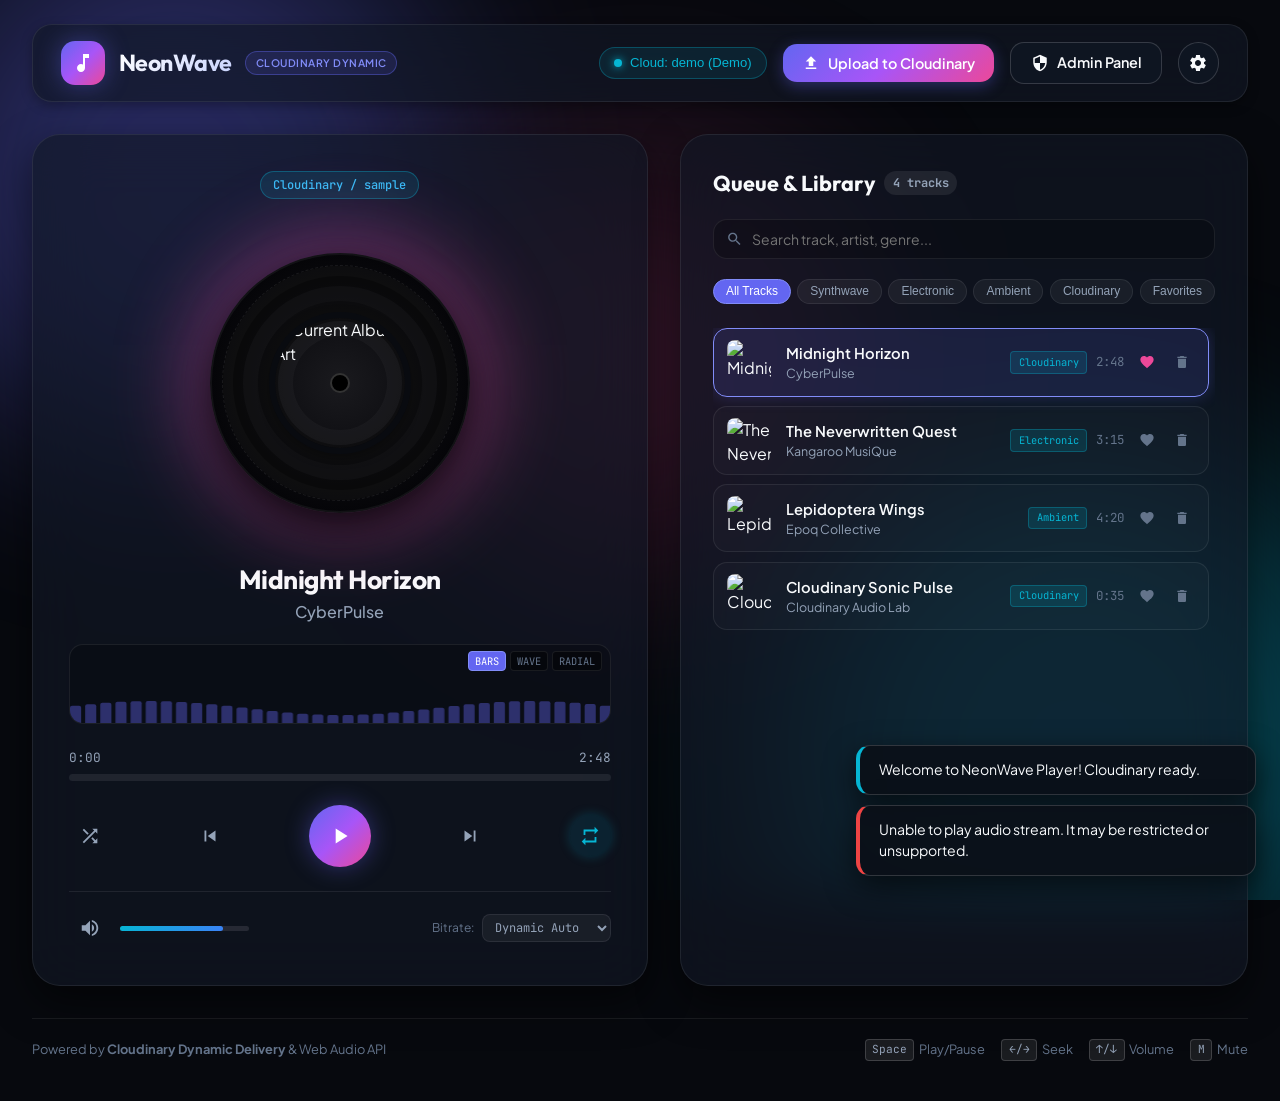
==== commit 508bb611: "hi" ====
--- a/index.html
+++ b/index.html
@@ -55,6 +55,14 @@
           Upload to Cloudinary
         </button>
 
+        <!-- Admin Studio Link -->
+        <a href="admin.html" class="btn btn-secondary" title="Open Admin Studio & Catalog Management">
+          <svg width="18" height="18" viewBox="0 0 24 24" fill="currentColor">
+            <path d="M12 1L3 5v6c0 5.55 3.84 10.74 9 12 5.16-1.26 9-6.45 9-12V5l-9-4zm0 10.99h7c-.53 4.12-3.28 7.79-7 8.94V12H5V6.3l7-3.11v8.8z"/>
+          </svg>
+          Admin Panel
+        </a>
+
         <!-- Settings Gear Button -->
         <button id="openSettingsBtn" class="btn btn-secondary btn-icon-only" title="Cloudinary Settings">
           <svg width="20" height="20" viewBox="0 0 24 24" fill="currentColor">
